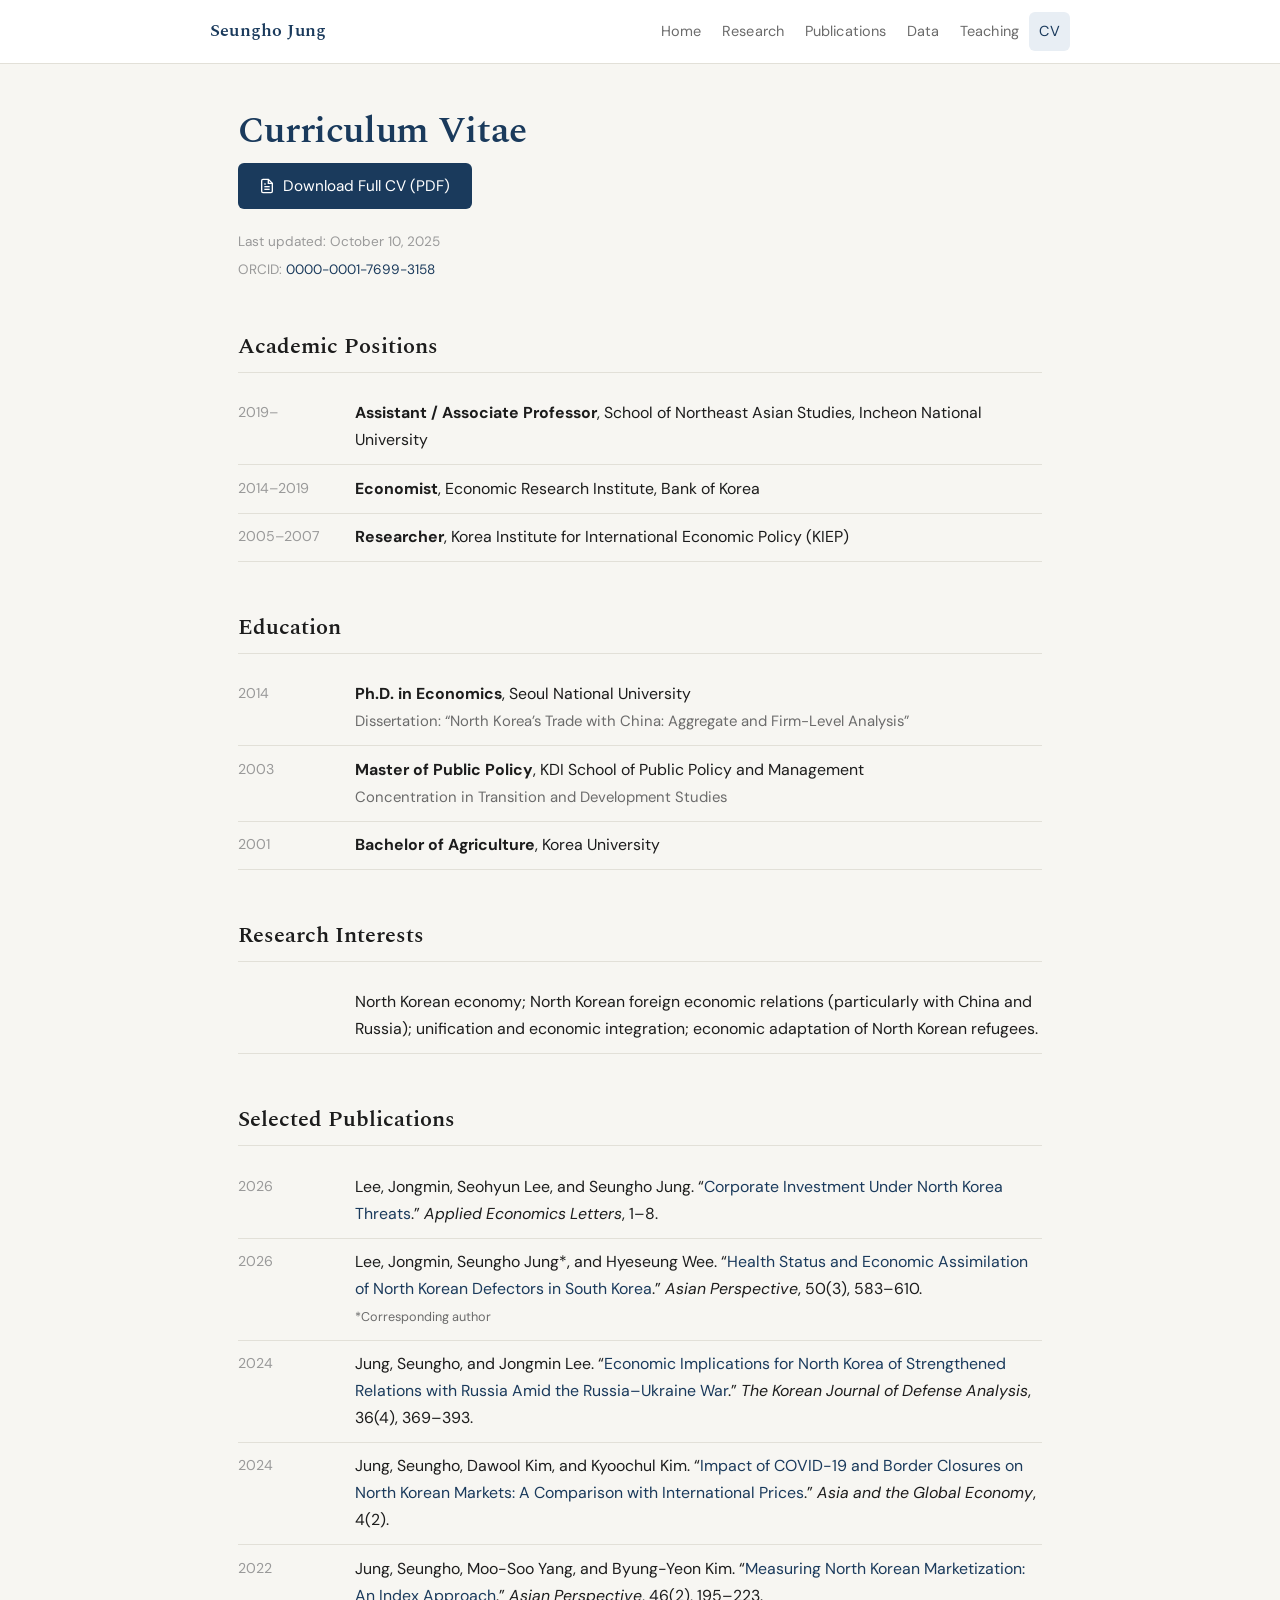
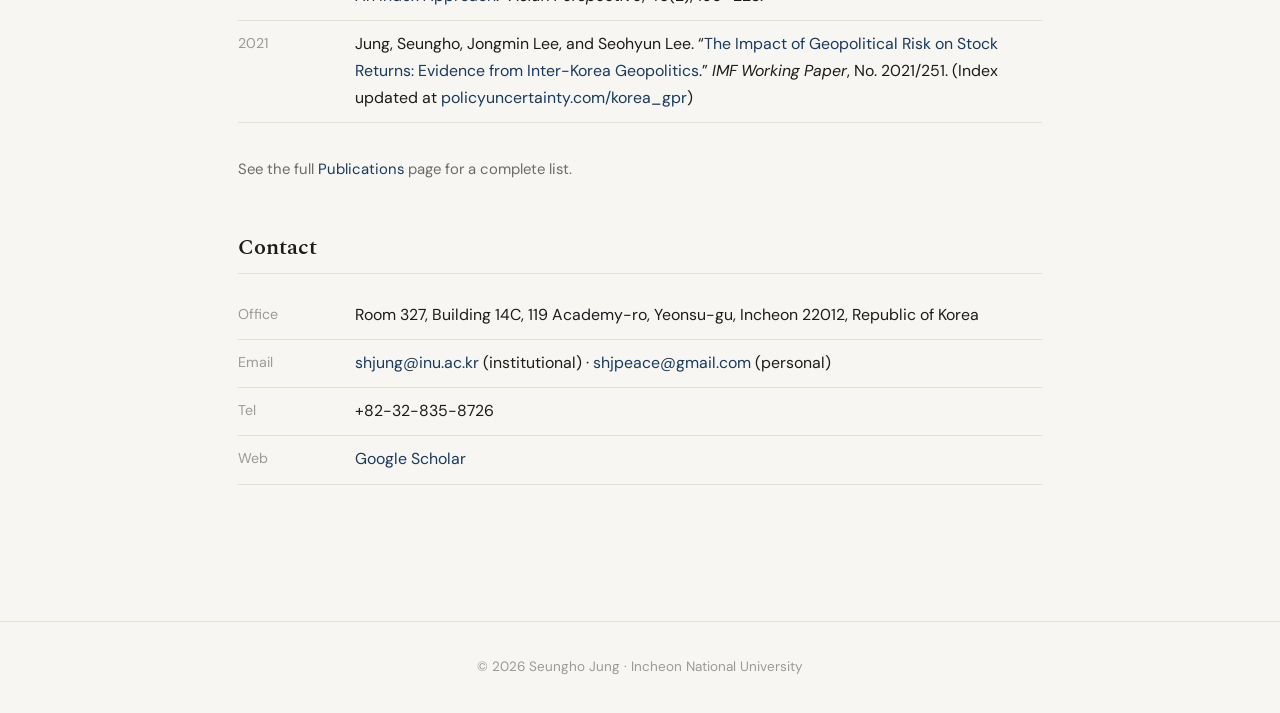
==== cv.html @ da3220cf "site: publish the GPRNK index as a downloadable dataset Co-authors (Jongmin Lee, Seohyun Lee) approv" ====
<!DOCTYPE html>
<html lang="en">
<head>
  <meta charset="UTF-8">
  <meta name="viewport" content="width=device-width, initial-scale=1.0">
  <title>CV — Seungho Jung (정승호) | Incheon National University</title>
  <meta name="description" content="Curriculum vitae of Seungho Jung (정승호), Associate Professor at Incheon National University (INU, 인천대학교). Ph.D. in Economics from Seoul National University. Previously Economist at the Bank of Korea.">
  <meta name="keywords" content="Seungho Jung CV, 정승호 이력서, Incheon National University faculty, 인천대학교 교수, Ph.D. Economics SNU">
  <meta name="author" content="Seungho Jung">
  <link rel="canonical" href="https://shjpeace-cloud.github.io/academic/cv.html">

  <meta property="og:type" content="profile">
  <meta property="og:title" content="CV — Seungho Jung (정승호)">
  <meta property="og:description" content="Curriculum vitae: Associate Professor at Incheon National University. Ph.D. in Economics, Seoul National University.">
  <meta property="og:url" content="https://shjpeace-cloud.github.io/academic/cv.html">
  <meta property="og:site_name" content="Seungho Jung — Academic Website">

  <link rel="stylesheet" href="style.css?v=20260916a">
</head>
<body>

<nav>
  <div class="nav-inner">
    <a class="nav-brand" href="index.html">Seungho Jung</a>
    <ul class="nav-links">
      <li><a href="index.html">Home</a></li>
      <li><a href="research.html">Research</a></li>
      <li><a href="publications.html">Publications</a></li>
      <li><a href="gprnk.html">Data</a></li>
      <li><a href="teaching.html">Teaching</a></li>
      <li><a href="cv.html" class="active">CV</a></li>
    </ul>
  </div>
</nav>

<main>
  <h1>Curriculum Vitae</h1>
  <a class="cv-download" href="data/CV_Seung-Ho_JUNG%2820251010%29.pdf" target="_blank">
    <svg width="16" height="16" viewBox="0 0 24 24" fill="none" stroke="currentColor" stroke-width="2"><path d="M14 2H6a2 2 0 0 0-2 2v16a2 2 0 0 0 2 2h12a2 2 0 0 0 2-2V8z"/><polyline points="14 2 14 8 20 8"/><line x1="16" y1="13" x2="8" y2="13"/><line x1="16" y1="17" x2="8" y2="17"/><polyline points="10 9 9 9 8 9"/></svg>
    Download Full CV (PDF)
  </a>
  <p style="font-size:0.8rem; color:var(--text-light); margin-top:-0.75rem; margin-bottom:0.25rem;">Last updated: October 10, 2025</p>
  <p style="font-size:0.8rem; color:var(--text-light); margin-top:0; margin-bottom:2rem;">ORCID: <a href="https://orcid.org/0000-0001-7699-3158" target="_blank">0000-0001-7699-3158</a></p>

  <h2>Academic Positions</h2>
  <div class="cv-section">
    <div class="cv-item">
      <div class="cv-year">2019–</div>
      <div><strong>Assistant / Associate Professor</strong>, School of Northeast Asian Studies, Incheon National University</div>
    </div>
    <div class="cv-item">
      <div class="cv-year">2014–2019</div>
      <div><strong>Economist</strong>, Economic Research Institute, Bank of Korea</div>
    </div>
    <div class="cv-item">
      <div class="cv-year">2005–2007</div>
      <div><strong>Researcher</strong>, Korea Institute for International Economic Policy (KIEP)</div>
    </div>
  </div>

  <h2>Education</h2>
  <div class="cv-section">
    <div class="cv-item">
      <div class="cv-year">2014</div>
      <div>
        <strong>Ph.D. in Economics</strong>, Seoul National University<br>
        <span style="font-size:0.875rem; color:var(--text-muted);">Dissertation: &ldquo;North Korea&rsquo;s Trade with China: Aggregate and Firm-Level Analysis&rdquo;</span>
      </div>
    </div>
    <div class="cv-item">
      <div class="cv-year">2003</div>
      <div>
        <strong>Master of Public Policy</strong>, KDI School of Public Policy and Management<br>
        <span style="font-size:0.875rem; color:var(--text-muted);">Concentration in Transition and Development Studies</span>
      </div>
    </div>
    <div class="cv-item">
      <div class="cv-year">2001</div>
      <div><strong>Bachelor of Agriculture</strong>, Korea University</div>
    </div>
  </div>

  <h2>Research Interests</h2>
  <div class="cv-section">
    <div class="cv-item">
      <div class="cv-year"></div>
      <div>North Korean economy; North Korean foreign economic relations (particularly with China and Russia); unification and economic integration; economic adaptation of North Korean refugees.</div>
    </div>
  </div>

  <h2>Selected Publications</h2>
  <div class="cv-section">
    <div class="cv-item">
      <div class="cv-year">2026</div>
      <div>
        Lee, Jongmin, Seohyun Lee, and Seungho Jung.
        &ldquo;<a href="https://doi.org/10.1080/13504851.2026.2731151" target="_blank">Corporate Investment Under North Korea Threats</a>.&rdquo;
        <em>Applied Economics Letters</em>, 1&ndash;8.
      </div>
    </div>
    <div class="cv-item">
      <div class="cv-year">2026</div>
      <div>
        Lee, Jongmin, Seungho Jung*, and Hyeseung Wee.
        &ldquo;<a href="https://doi.org/10.1353/apr.2026.a999038" target="_blank">Health Status and Economic Assimilation of North Korean Defectors in South Korea</a>.&rdquo;
        <em>Asian Perspective</em>, 50(3), 583&ndash;610. <span class="pub-corr">*Corresponding author</span>
      </div>
    </div>
    <div class="cv-item">
      <div class="cv-year">2024</div>
      <div>
        Jung, Seungho, and Jongmin Lee.
        &ldquo;<a href="https://doi.org/10.22883/kjda.2024.36.4.002" target="_blank">Economic Implications for North Korea of Strengthened Relations with Russia Amid the Russia&ndash;Ukraine War</a>.&rdquo;
        <em>The Korean Journal of Defense Analysis</em>, 36(4), 369&ndash;393.
      </div>
    </div>
    <div class="cv-item">
      <div class="cv-year">2024</div>
      <div>
        Jung, Seungho, Dawool Kim, and Kyoochul Kim.
        &ldquo;<a href="https://doi.org/10.1016/j.aglobe.2024.100096" target="_blank">Impact of COVID-19 and Border Closures on North Korean Markets: A Comparison with International Prices</a>.&rdquo;
        <em>Asia and the Global Economy</em>, 4(2).
      </div>
    </div>
    <div class="cv-item">
      <div class="cv-year">2022</div>
      <div>
        Jung, Seungho, Moo-Soo Yang, and Byung-Yeon Kim.
        &ldquo;<a href="https://muse.jhu.edu/article/855081" target="_blank">Measuring North Korean Marketization: An Index Approach</a>.&rdquo;
        <em>Asian Perspective</em>, 46(2), 195&ndash;223.
      </div>
    </div>
    <div class="cv-item">
      <div class="cv-year">2021</div>
      <div>
        Jung, Seungho, Jongmin Lee, and Seohyun Lee.
        &ldquo;<a href="https://www.imf.org/en/Publications/WP/Issues/2021/10/22/Geopolitical-Risk-on-Stock-Returns-Evidence-from-Inter-Korea-Geopolitics-497218" target="_blank">The Impact of Geopolitical Risk on Stock Returns: Evidence from Inter-Korea Geopolitics</a>.&rdquo;
        <em>IMF Working Paper</em>, No. 2021/251.
        (Index updated at <a href="https://www.policyuncertainty.com/korea_gpr.html" target="_blank">policyuncertainty.com/korea_gpr</a>)
      </div>
    </div>
  </div>
  <p style="font-size:0.875rem; color:var(--text-muted); margin-top:1rem;">See the full <a href="publications.html">Publications</a> page for a complete list.</p>

  <h2>Contact</h2>
  <div class="cv-section">
    <div class="cv-item">
      <div class="cv-year">Office</div>
      <div>Room 327, Building 14C, 119 Academy-ro, Yeonsu-gu, Incheon 22012, Republic of Korea</div>
    </div>
    <div class="cv-item">
      <div class="cv-year">Email</div>
      <div>
        <a href="mailto:shjung@inu.ac.kr">shjung@inu.ac.kr</a> (institutional) ·
        <a href="mailto:shjpeace@gmail.com">shjpeace@gmail.com</a> (personal)
      </div>
    </div>
    <div class="cv-item">
      <div class="cv-year">Tel</div>
      <div>+82-32-835-8726</div>
    </div>
    <div class="cv-item">
      <div class="cv-year">Web</div>
      <div>
        <a href="https://scholar.google.com/citations?hl=en&user=h8OtoqAAAAAJ" target="_blank">Google Scholar</a>
      </div>
    </div>
  </div>
</main>

<footer>
  &copy; 2026 Seungho Jung · Incheon National University
</footer>

</body>
</html>
---- style.css ----
@import url('https://fonts.googleapis.com/css2?family=Spectral:ital,wght@0,300;0,400;0,600;1,400&family=DM+Sans:wght@300;400;500&family=Noto+Serif+KR:wght@400;600&display=swap');

:root {
  --bg: #f7f6f2;
  --surface: #ffffff;
  --text: #1c1c1c;
  --text-muted: #6b6b6b;
  --text-light: #9a9a9a;
  --accent: #1a3a5c;
  --accent-light: #e8eef4;
  --gold: #b8952a;
  --border: #e2e0d8;
  --nav-height: 64px;
  --max-width: 860px;
  --font-serif: 'Spectral', 'Noto Serif KR', Georgia, serif;
  --font-sans: 'DM Sans', system-ui, sans-serif;
}

* { box-sizing: border-box; margin: 0; padding: 0; }

html {
  font-size: clamp(14.5px, 14px + 0.25vw, 17px);
  scroll-behavior: smooth;
  -webkit-text-size-adjust: 100%;
}

body {
  font-family: var(--font-sans);
  background: var(--bg);
  color: var(--text);
  line-height: 1.7;
  min-height: 100vh;
  -webkit-font-smoothing: antialiased;
}

/* ── Navigation ── */
nav {
  background: var(--surface);
  border-bottom: 1px solid var(--border);
  height: var(--nav-height);
  display: flex;
  align-items: center;
  padding: 0 clamp(1rem, 0.5rem + 1.5vw, 2rem);
  position: sticky;
  top: 0;
  z-index: 100;
}

.nav-inner {
  max-width: var(--max-width);
  width: 100%;
  margin: 0 auto;
  display: flex;
  align-items: center;
  justify-content: space-between;
  gap: 0.75rem;
}

.nav-brand {
  font-family: var(--font-serif);
  font-size: clamp(0.95rem, 0.9rem + 0.2vw, 1.05rem);
  font-weight: 600;
  color: var(--accent);
  text-decoration: none;
  letter-spacing: 0.01em;
  white-space: nowrap;
}

.nav-links {
  display: flex;
  gap: 0;
  list-style: none;
  flex-wrap: wrap;
  justify-content: flex-end;
}

.nav-links a {
  display: block;
  padding: 0.4rem clamp(0.5rem, 0.3rem + 0.4vw, 0.85rem);
  font-size: clamp(0.78rem, 0.74rem + 0.15vw, 0.9rem);
  font-weight: 400;
  color: var(--text-muted);
  text-decoration: none;
  border-radius: 6px;
  transition: color 0.15s, background 0.15s;
  letter-spacing: 0.01em;
  white-space: nowrap;
}

.nav-links a:hover,
.nav-links a.active {
  color: var(--accent);
  background: var(--accent-light);
}

/* ── Page layout ── */
main {
  max-width: var(--max-width);
  margin: 0 auto;
  padding:
    clamp(2rem, 1.5rem + 1.5vw, 3rem)
    clamp(1.1rem, 0.5rem + 1.5vw, 2rem)
    clamp(3rem, 4vw, 5rem);
}

/* ── Typography ── */
h1 {
  font-family: var(--font-serif);
  font-size: clamp(1.5rem, 1.2rem + 1.5vw, 2.15rem);
  font-weight: 600;
  line-height: 1.25;
  color: var(--accent);
  margin-bottom: 0.5rem;
  letter-spacing: -0.01em;
}

h2 {
  font-family: var(--font-serif);
  font-size: clamp(1.05rem, 0.95rem + 0.55vw, 1.3rem);
  font-weight: 600;
  color: var(--text);
  margin-bottom: 1rem;
  margin-top: clamp(2rem, 4vw, 2.75rem);
  padding-bottom: 0.4rem;
  border-bottom: 1px solid var(--border);
}

h3 {
  font-size: clamp(0.82rem, 0.78rem + 0.1vw, 0.92rem);
  font-weight: 500;
  color: var(--text-muted);
  text-transform: uppercase;
  letter-spacing: 0.08em;
  margin-bottom: 1rem;
}

p {
  margin-bottom: 1rem;
  font-size: clamp(0.9rem, 0.85rem + 0.2vw, 0.98rem);
}

a { color: var(--accent); text-decoration: none; }
a:hover { text-decoration: underline; }

/* ── Home hero ── */
.hero {
  display: grid;
  grid-template-columns: auto 1fr;
  gap: clamp(1.25rem, 0.5rem + 2vw, 2rem);
  align-items: start;
  padding: clamp(1.75rem, 4vw, 2.5rem) 0 clamp(2rem, 4vw, 3rem);
  border-bottom: 1px solid var(--border);
  margin-bottom: clamp(1.75rem, 4vw, 2.5rem);
}

.hero-photo {
  width: clamp(86px, 14vw, 120px);
  height: clamp(86px, 14vw, 120px);
  border-radius: 4px;
  object-fit: cover;
  border: 1px solid var(--border);
}

.hero-name {
  font-family: var(--font-serif);
  font-size: clamp(1.4rem, 1.1rem + 1.4vw, 1.85rem);
  font-weight: 600;
  color: var(--accent);
  line-height: 1.2;
  margin-bottom: 0.25rem;
}

.hero-name-kr {
  font-family: 'Noto Serif KR', serif;
  font-size: clamp(0.9rem, 0.85rem + 0.2vw, 1.05rem);
  color: var(--text-muted);
  margin-bottom: 0.75rem;
  font-weight: 400;
}

.hero-position {
  font-size: clamp(0.84rem, 0.8rem + 0.2vw, 0.95rem);
  color: var(--text-muted);
  margin-bottom: 0.2rem;
}

.hero-links {
  display: flex;
  gap: 0.5rem;
  flex-wrap: wrap;
  margin-top: 1rem;
}

.hero-links a {
  font-size: clamp(0.74rem, 0.72rem + 0.1vw, 0.82rem);
  padding: 0.3rem 0.75rem;
  border: 1px solid var(--border);
  border-radius: 20px;
  color: var(--text-muted);
  display: flex;
  align-items: center;
  gap: 0.35rem;
  transition: border-color 0.15s, color 0.15s;
}

.hero-links a:hover {
  border-color: var(--accent);
  color: var(--accent);
  text-decoration: none;
}

/* ── News / updates ── */
.news-item {
  display: grid;
  grid-template-columns: 80px 1fr;
  gap: 1rem;
  padding: 0.85rem 0;
  border-bottom: 1px solid var(--border);
  font-size: clamp(0.85rem, 0.82rem + 0.15vw, 0.95rem);
}

.news-date {
  color: var(--text-light);
  font-size: clamp(0.74rem, 0.72rem + 0.1vw, 0.82rem);
  padding-top: 0.1rem;
}

/* ── Publications ── */
.pub-filters {
  display: flex;
  gap: 0.5rem;
  flex-wrap: wrap;
  margin-bottom: 2rem;
}

.filter-btn {
  font-family: var(--font-sans);
  font-size: clamp(0.74rem, 0.72rem + 0.1vw, 0.82rem);
  padding: 0.35rem 0.9rem;
  border: 1px solid var(--border);
  border-radius: 20px;
  background: transparent;
  color: var(--text-muted);
  cursor: pointer;
  transition: all 0.15s;
}

.filter-btn:hover, .filter-btn.active {
  background: var(--accent);
  border-color: var(--accent);
  color: white;
}

.pub-section { margin-bottom: 2.5rem; }

.pub-section-title {
  font-size: 0.75rem;
  font-weight: 500;
  text-transform: uppercase;
  letter-spacing: 0.1em;
  color: var(--gold);
  margin-bottom: 1rem;
  padding-bottom: 0.5rem;
  border-bottom: 1px solid var(--border);
}

.pub-item {
  padding: 0.75rem 0;
  border-bottom: 1px solid var(--border);
  font-size: clamp(0.85rem, 0.82rem + 0.15vw, 0.95rem);
  line-height: 1.65;
}

.pub-item:last-child { border-bottom: none; }

.pub-item em { font-style: italic; }

.pub-links {
  margin-top: 0.3rem;
  display: flex;
  gap: 0.5rem;
  flex-wrap: wrap;
}

.pub-link {
  font-size: 0.75rem;
  padding: 0.15rem 0.6rem;
  border: 1px solid var(--border);
  border-radius: 4px;
  color: var(--text-muted);
  transition: all 0.15s;
}

.pub-link:hover {
  border-color: var(--accent);
  color: var(--accent);
  text-decoration: none;
}

.pub-link.pdf { border-color: #c9a84c; color: #8a6f22; }

/* ── Research interests ── */
.research-grid {
  display: grid;
  grid-template-columns: 1fr 1fr;
  gap: clamp(0.75rem, 1.5vw, 1rem);
  margin-bottom: 2rem;
}

.research-card {
  background: var(--surface);
  border: 1px solid var(--border);
  border-radius: 8px;
  padding: clamp(1rem, 0.75rem + 1vw, 1.4rem);
  transition: border-color 0.15s, box-shadow 0.15s;
}

.research-card:hover {
  border-color: var(--accent);
  box-shadow: 0 1px 4px rgba(26, 58, 92, 0.08);
}

.research-card-title {
  font-size: clamp(0.82rem, 0.78rem + 0.2vw, 0.92rem);
  font-weight: 500;
  color: var(--accent);
  margin-bottom: 0.5rem;
}

.research-card p {
  font-size: clamp(0.82rem, 0.78rem + 0.15vw, 0.9rem);
  color: var(--text-muted);
  margin-bottom: 0;
}

.research-card-latest {
  margin-top: 0.7rem;
  padding-top: 0.55rem;
  border-top: 1px dashed var(--border);
  font-size: clamp(0.76rem, 0.74rem + 0.1vw, 0.83rem);
  color: var(--text-light);
  line-height: 1.5;
}

.research-card-latest-label {
  display: inline-block;
  color: var(--gold);
  font-weight: 500;
  text-transform: uppercase;
  letter-spacing: 0.08em;
  font-size: 0.68rem;
  margin-right: 0.35rem;
}

.research-card-latest a { color: var(--accent); }

/* ── Teaching ── */
.course-item {
  background: var(--surface);
  border: 1px solid var(--border);
  border-radius: 8px;
  padding: clamp(1.1rem, 0.75rem + 1.2vw, 1.5rem);
  margin-bottom: 1rem;
}

.course-title {
  font-family: var(--font-serif);
  font-size: clamp(0.96rem, 0.9rem + 0.3vw, 1.1rem);
  font-weight: 600;
  color: var(--accent);
  margin-bottom: 0.2rem;
}

.course-meta {
  font-size: clamp(0.74rem, 0.72rem + 0.1vw, 0.82rem);
  color: var(--text-light);
  margin-bottom: 0.75rem;
}

.course-desc {
  font-size: clamp(0.82rem, 0.78rem + 0.2vw, 0.9rem);
  color: var(--text-muted);
  margin-bottom: 0;
}

/* ── CV ── */
.cv-section { margin-bottom: 2rem; }

.cv-item {
  display: grid;
  grid-template-columns: 100px 1fr;
  gap: 1rem;
  padding: 0.6rem 0;
  border-bottom: 1px solid var(--border);
  font-size: clamp(0.85rem, 0.82rem + 0.15vw, 0.95rem);
}

.cv-year {
  color: var(--text-light);
  font-size: clamp(0.78rem, 0.76rem + 0.1vw, 0.88rem);
}

.cv-download {
  display: inline-flex;
  align-items: center;
  gap: 0.5rem;
  background: var(--accent);
  color: white;
  padding: 0.6rem 1.25rem;
  border-radius: 6px;
  font-size: clamp(0.82rem, 0.78rem + 0.2vw, 0.9rem);
  margin-bottom: 2rem;
  transition: opacity 0.15s;
}

.cv-download:hover { opacity: 0.85; text-decoration: none; }

/* ── Footer ── */
footer {
  text-align: center;
  padding: 2rem clamp(1rem, 4vw, 2rem);
  font-size: clamp(0.74rem, 0.72rem + 0.1vw, 0.82rem);
  color: var(--text-light);
  border-top: 1px solid var(--border);
  margin-top: 3rem;
}

/* ── Responsive breakpoints ──
   Tablet (≤768px): tighter nav
   Mobile  (≤640px): hide redundant nav-brand; 5 links fill the bar evenly
   Small   (≤380px): tighter link padding/font + stacked news/cv items   */

@media (max-width: 768px) {
  :root { --nav-height: 58px; }
  h2 { margin-top: 2rem; }
}

@media (max-width: 640px) {
  /* Nav-brand ("Seungho Jung") is hidden — the page already shows the name,
     so removing it from the menu frees space for all 5 links to fit on phones. */
  :root { --nav-height: 56px; }
  nav {
    height: auto;
    min-height: var(--nav-height);
    padding: 0 0.6rem;
  }
  .nav-inner {
    gap: 0;
    height: 100%;
  }
  .nav-brand { display: none; }
  .nav-links {
    flex: 1;
    justify-content: space-around;
    flex-wrap: wrap;
    gap: 0;
  }
  .nav-links a {
    padding: 0.45rem 0.5rem;
    font-size: 0.8rem;
  }

  .hero { grid-template-columns: 1fr; gap: 1rem; }
  .research-grid { grid-template-columns: 1fr; }
  .cv-item { grid-template-columns: 80px 1fr; gap: 0.75rem; }
  .news-item { grid-template-columns: 64px 1fr; gap: 0.65rem; }
  .pub-filters { gap: 0.4rem; }
  .filter-btn { padding: 0.3rem 0.7rem; }
}

@media (max-width: 380px) {
  nav { padding: 0 0.4rem; }
  .nav-links a { padding: 0.4rem 0.35rem; font-size: 0.78rem; }
  .hero-links { gap: 0.4rem; }
  .news-item {
    grid-template-columns: 1fr;
    gap: 0.15rem;
    padding: 0.7rem 0;
  }
  .news-date { font-size: 0.72rem; }
  .cv-item { grid-template-columns: 70px 1fr; gap: 0.55rem; }
}

/* ── Figures (Home featured chart, data page) ── */
.figure-card {
  background: var(--surface);
  border: 1px solid var(--border);
  border-radius: 8px;
  padding: clamp(0.75rem, 0.5rem + 0.8vw, 1.1rem);
}

.figure-card img {
  display: block;
  width: 100%;
  height: auto;
  border-radius: 4px;
}

.figure-caption {
  font-size: clamp(0.76rem, 0.74rem + 0.1vw, 0.83rem);
  color: var(--text-light);
  line-height: 1.55;
  margin: 0.7rem 0 0;
}

/* ── Interactive chart (gprnk.html) ── */
.chart-toolbar {
  display: flex;
  gap: 0.4rem;
  flex-wrap: wrap;
  align-items: center;
  margin-bottom: 0.9rem;
}

.chart-wrap { position: relative; }
.chart-wrap svg { display: block; width: 100%; height: auto; }
.chart-wrap svg:focus-visible { outline: 2px solid var(--accent); outline-offset: 2px; }

.chart-legend {
  display: flex;
  gap: 0.9rem;
  flex-wrap: wrap;
  font-size: clamp(0.74rem, 0.72rem + 0.1vw, 0.82rem);
  color: var(--text-muted);
  margin-bottom: 0.6rem;
}

.chart-legend span {
  display: inline-flex;
  align-items: center;
  gap: 0.35rem;
}

.chart-legend i {
  width: 14px;
  height: 2px;
  border-radius: 1px;
  background: currentColor;
  display: inline-block;
}

.viz-tooltip {
  position: absolute;
  pointer-events: none;
  background: var(--surface);
  border: 1px solid var(--border);
  border-radius: 6px;
  box-shadow: 0 2px 8px rgba(28, 28, 28, 0.1);
  padding: 0.45rem 0.6rem;
  font-size: 0.78rem;
  color: var(--text);
  line-height: 1.5;
  white-space: nowrap;
  transition: opacity 0.1s;
}

.viz-tooltip b { font-weight: 500; }
.viz-tooltip .v { font-variant-numeric: tabular-nums; }

/* ── Stat row ── */
.stat-row {
  display: grid;
  grid-template-columns: repeat(3, 1fr);
  gap: clamp(0.6rem, 1.5vw, 1rem);
  margin: 1.25rem 0 0;
}

.stat {
  background: var(--surface);
  border: 1px solid var(--border);
  border-radius: 8px;
  padding: 0.85rem 1rem;
}

.stat-label {
  font-size: 0.7rem;
  text-transform: uppercase;
  letter-spacing: 0.08em;
  color: var(--text-light);
  margin-bottom: 0.2rem;
}

.stat-value {
  font-family: var(--font-serif);
  font-size: clamp(1.15rem, 1rem + 0.8vw, 1.5rem);
  color: var(--accent);
  line-height: 1.2;
}

.stat-note { font-size: 0.74rem; color: var(--text-light); }

/* ── Download buttons ── */
.dl-row {
  display: flex;
  gap: 0.6rem;
  flex-wrap: wrap;
  margin-bottom: 0.75rem;
}

.dl-btn {
  display: inline-flex;
  align-items: center;
  gap: 0.5rem;
  background: var(--accent);
  color: white;
  padding: 0.55rem 1.1rem;
  border-radius: 6px;
  font-size: clamp(0.8rem, 0.76rem + 0.2vw, 0.88rem);
  transition: opacity 0.15s;
}

.dl-btn:hover { opacity: 0.85; text-decoration: none; }

.dl-btn.secondary {
  background: transparent;
  color: var(--text-muted);
  border: 1px solid var(--border);
}

.dl-btn.secondary:hover { border-color: var(--accent); color: var(--accent); opacity: 1; }

/* ── Data tables (definitions, table view, changelog) ── */
.data-table {
  width: 100%;
  border-collapse: collapse;
  font-size: clamp(0.78rem, 0.76rem + 0.12vw, 0.87rem);
}

.data-table th,
.data-table td {
  text-align: left;
  padding: 0.45rem 0.7rem 0.45rem 0;
  border-bottom: 1px solid var(--border);
  vertical-align: top;
}

.data-table th {
  font-weight: 500;
  color: var(--text-muted);
  white-space: nowrap;
}

.data-table td.num { text-align: right; font-variant-numeric: tabular-nums; padding-right: 0; }
.data-table td.mon { white-space: nowrap; }
.data-table code { font-size: 0.92em; color: var(--accent); }

.table-scroll { overflow-x: auto; }
.table-scroll.tall { max-height: 22rem; overflow-y: auto; }

details.table-view { margin-top: 1rem; }

details.table-view > summary {
  cursor: pointer;
  font-size: clamp(0.78rem, 0.76rem + 0.1vw, 0.85rem);
  color: var(--text-muted);
  padding: 0.35rem 0;
}

details.table-view > summary:hover { color: var(--accent); }

/* ── Citation / code block ── */
.cite-block {
  background: var(--surface);
  border: 1px solid var(--border);
  border-left: 3px solid var(--gold);
  border-radius: 6px;
  padding: 0.85rem 1rem;
  font-size: clamp(0.78rem, 0.76rem + 0.12vw, 0.87rem);
  line-height: 1.65;
  margin-bottom: 1rem;
}

pre.bibtex {
  background: var(--surface);
  border: 1px solid var(--border);
  border-radius: 6px;
  padding: 0.85rem 1rem;
  overflow-x: auto;
  font-size: 0.78rem;
  line-height: 1.5;
  color: var(--text-muted);
}

@media (max-width: 640px) {
  .stat-row { grid-template-columns: 1fr; }
}

/* Corresponding-author note on publication entries — deliberately quiet */
.pub-corr {
  font-size: 0.8em;
  color: var(--text-muted);
  white-space: nowrap;
}
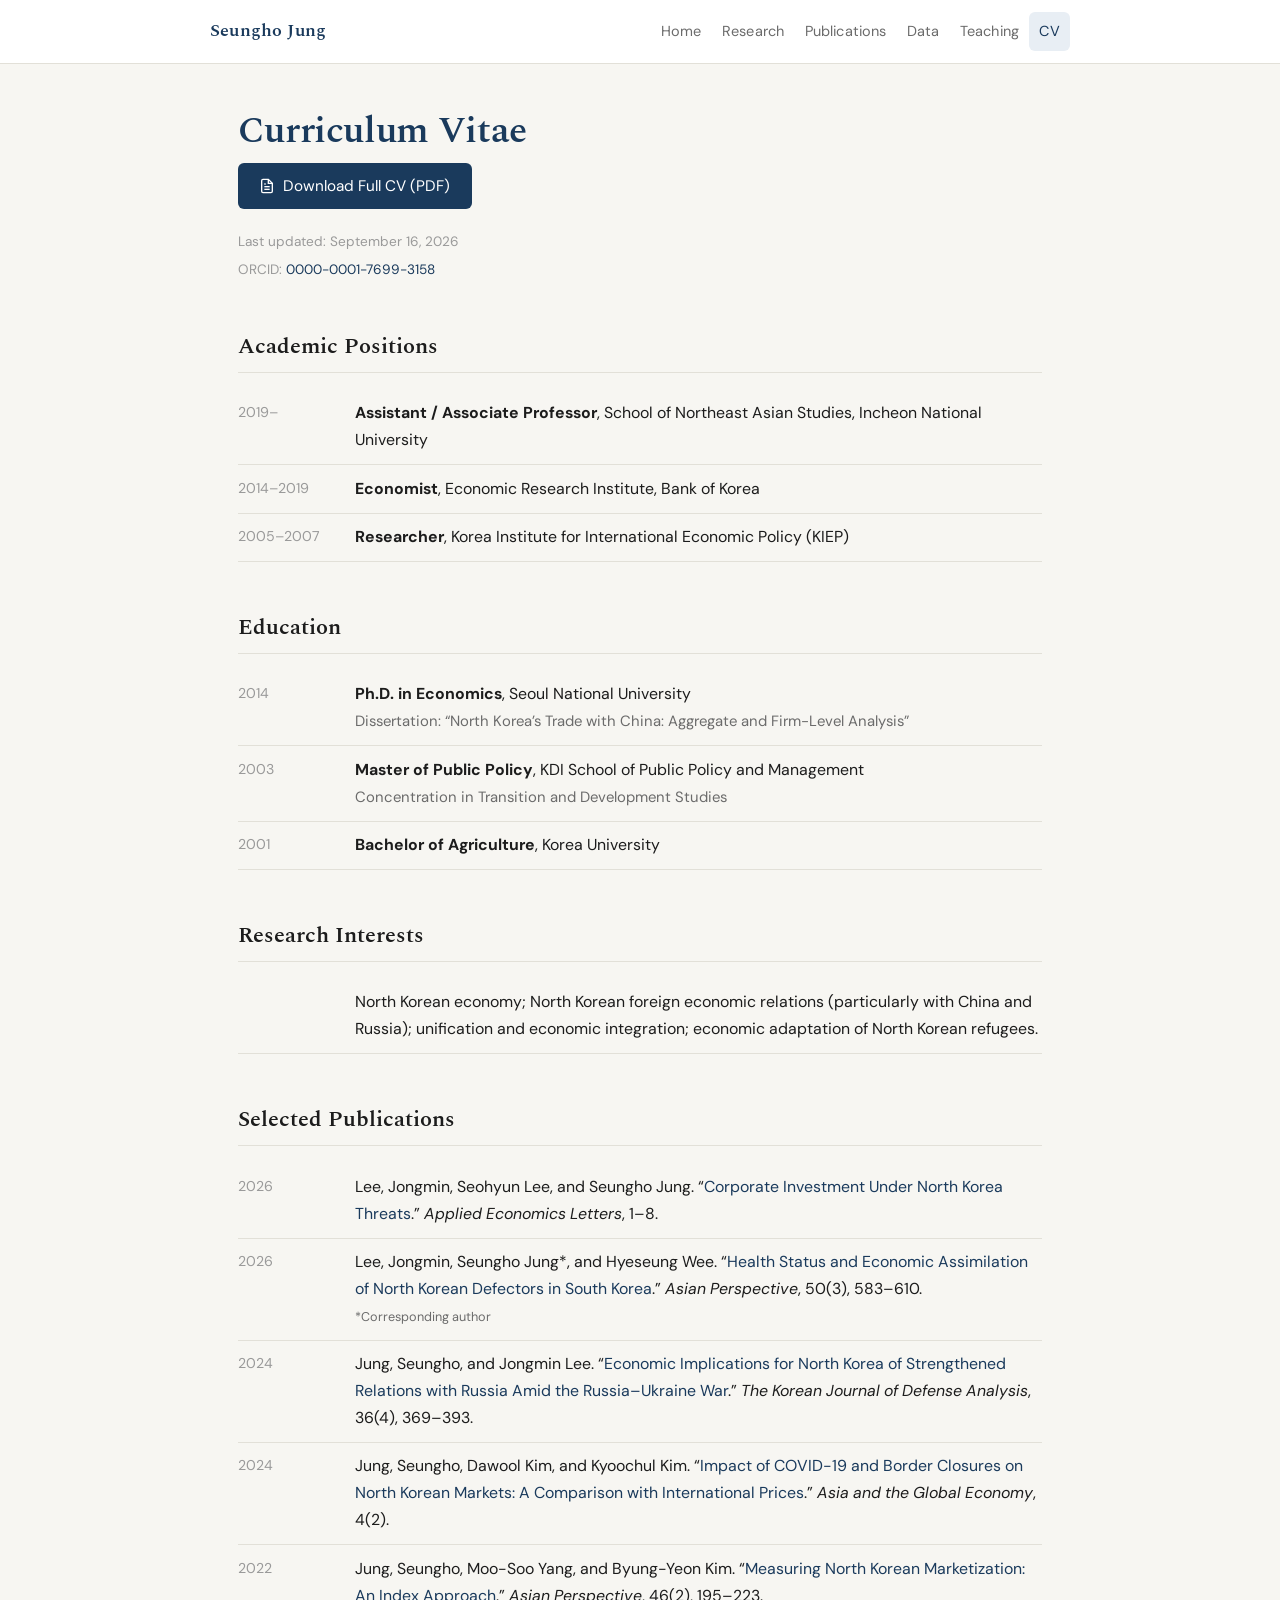
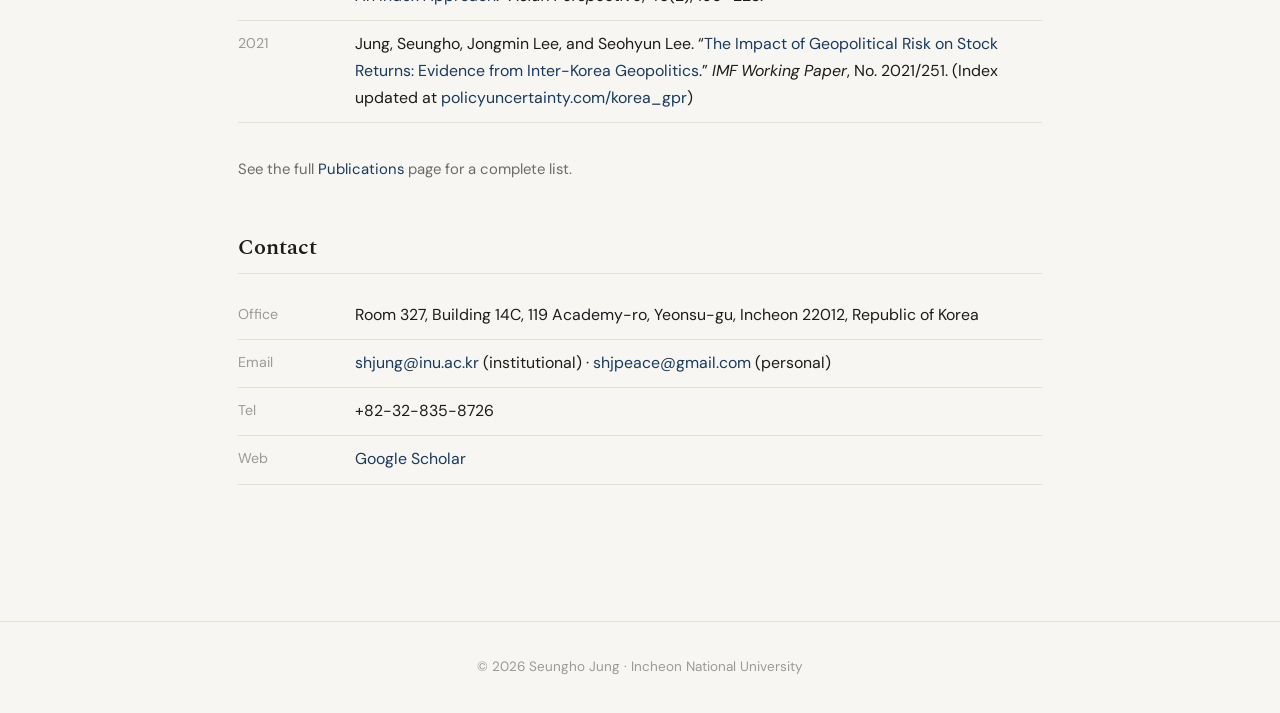
==== commit bce30896: "cv: regenerate the PDF from current data, and script it The linked PDF was from 2025-10-10 and had d" ====
--- a/cv.html
+++ b/cv.html
@@ -35,11 +35,11 @@
 
 <main>
   <h1>Curriculum Vitae</h1>
-  <a class="cv-download" href="data/CV_Seung-Ho_JUNG%2820251010%29.pdf" target="_blank">
+  <a class="cv-download" href="data/CV_Seung-Ho_JUNG%2820260916%29.pdf" target="_blank">
     <svg width="16" height="16" viewBox="0 0 24 24" fill="none" stroke="currentColor" stroke-width="2"><path d="M14 2H6a2 2 0 0 0-2 2v16a2 2 0 0 0 2 2h12a2 2 0 0 0 2-2V8z"/><polyline points="14 2 14 8 20 8"/><line x1="16" y1="13" x2="8" y2="13"/><line x1="16" y1="17" x2="8" y2="17"/><polyline points="10 9 9 9 8 9"/></svg>
     Download Full CV (PDF)
   </a>
-  <p style="font-size:0.8rem; color:var(--text-light); margin-top:-0.75rem; margin-bottom:0.25rem;">Last updated: October 10, 2025</p>
+  <p style="font-size:0.8rem; color:var(--text-light); margin-top:-0.75rem; margin-bottom:0.25rem;">Last updated: September 16, 2026</p>
   <p style="font-size:0.8rem; color:var(--text-light); margin-top:0; margin-bottom:2rem;">ORCID: <a href="https://orcid.org/0000-0001-7699-3158" target="_blank">0000-0001-7699-3158</a></p>
 
   <h2>Academic Positions</h2>
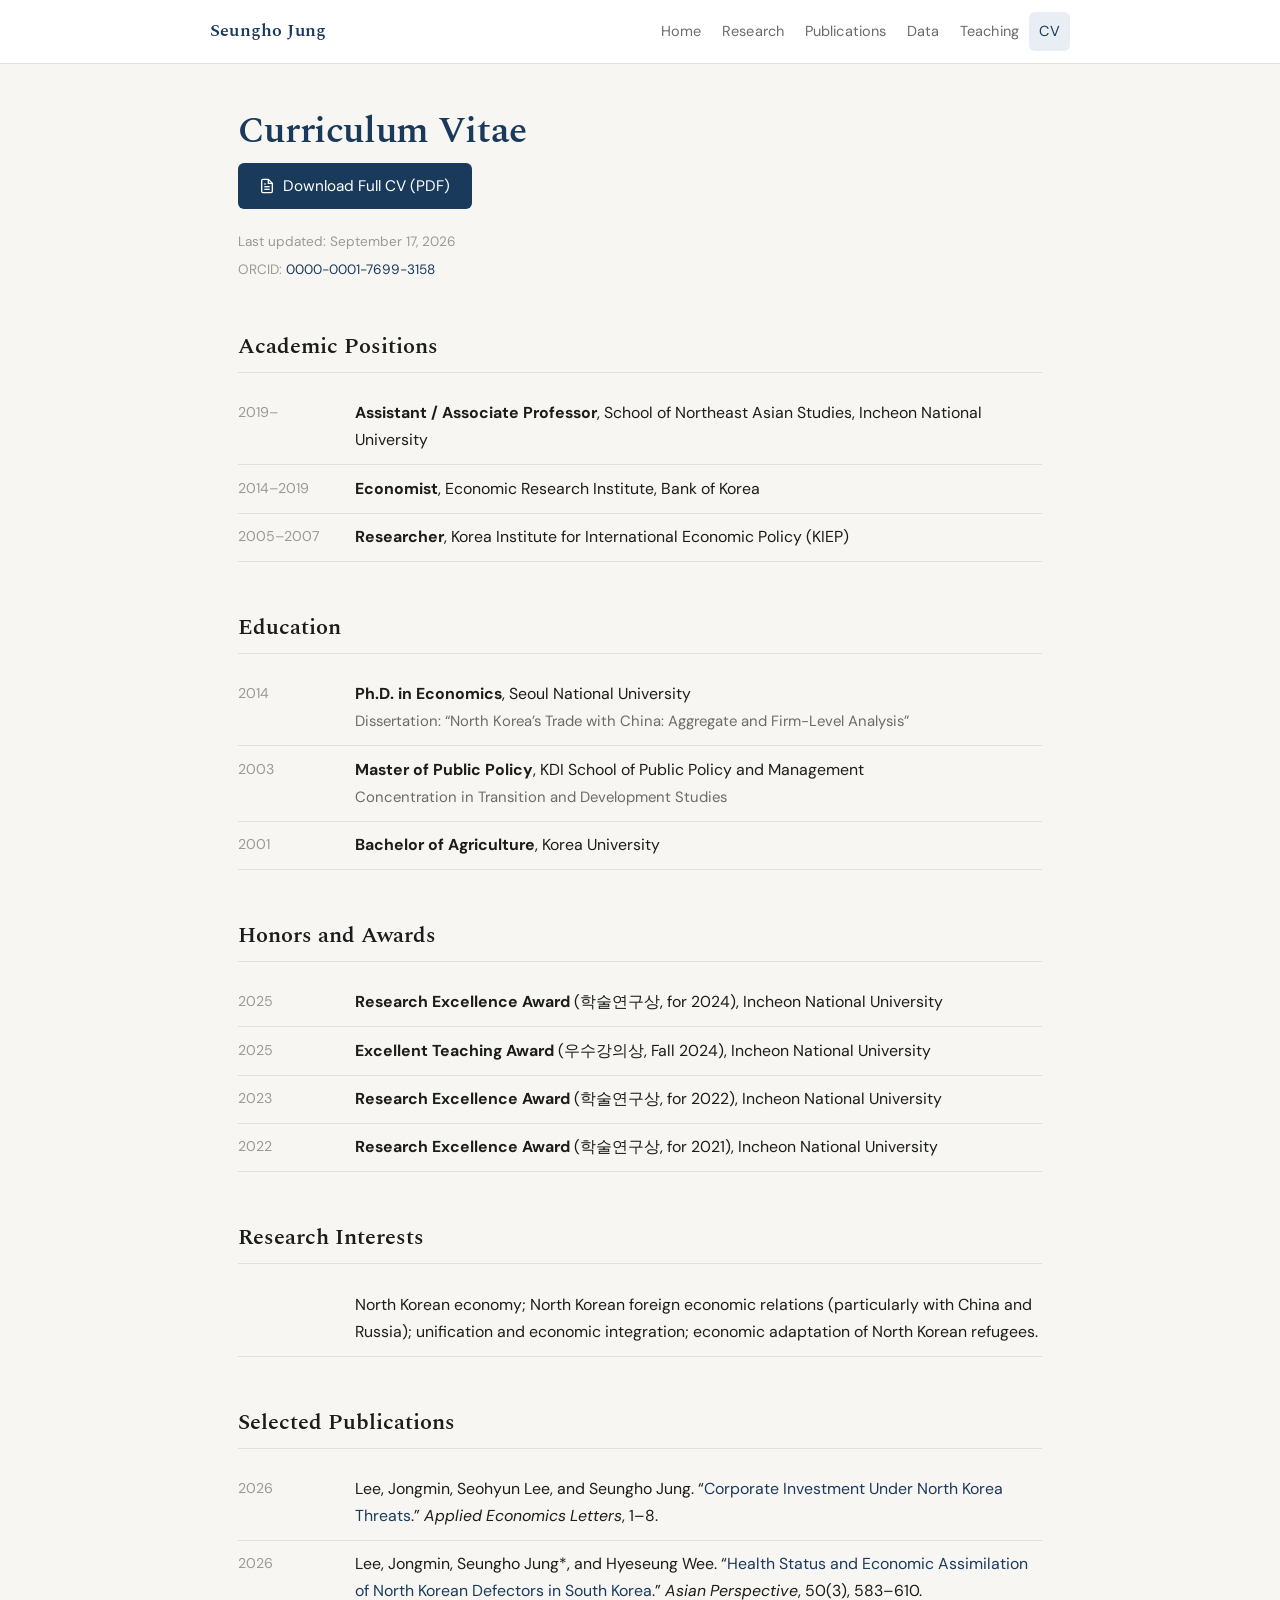
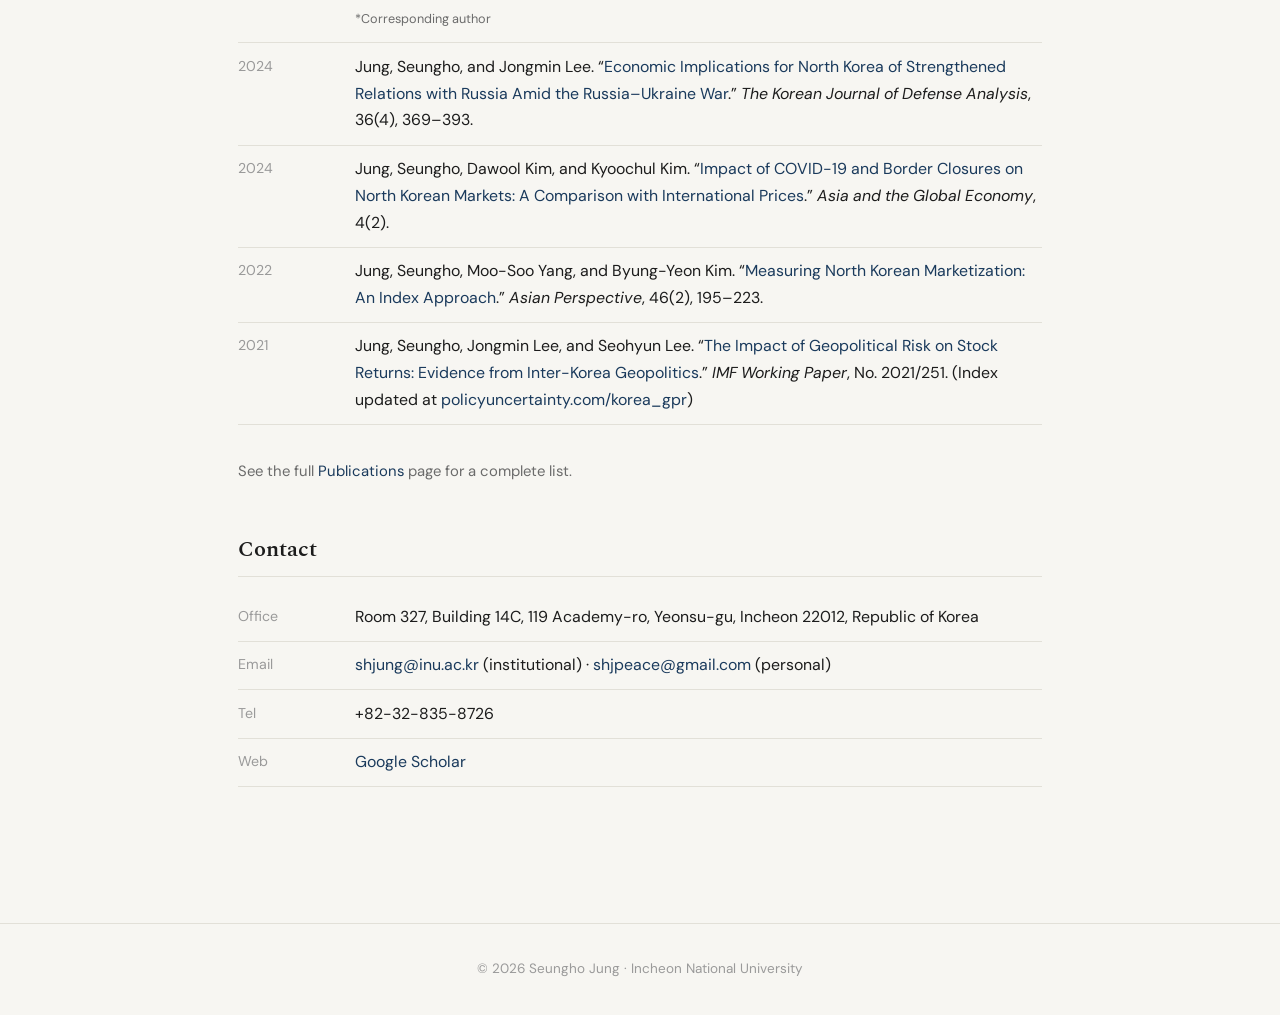
==== commit ae6f17e8: "cv: add Honors and Awards (INU research and teaching awards) Adds the four INU President's commendat" ====
--- a/cv.html
+++ b/cv.html
@@ -26,7 +26,7 @@
       <li><a href="index.html">Home</a></li>
       <li><a href="research.html">Research</a></li>
       <li><a href="publications.html">Publications</a></li>
-      <li><a href="gprnk.html">Data</a></li>
+      <li><a href="data.html">Data</a></li>
       <li><a href="teaching.html">Teaching</a></li>
       <li><a href="cv.html" class="active">CV</a></li>
     </ul>
@@ -35,11 +35,11 @@
 
 <main>
   <h1>Curriculum Vitae</h1>
-  <a class="cv-download" href="data/CV_Seung-Ho_JUNG%2820260916%29.pdf" target="_blank">
+  <a class="cv-download" href="data/CV_Seung-Ho_JUNG%2820260917%29.pdf" target="_blank">
     <svg width="16" height="16" viewBox="0 0 24 24" fill="none" stroke="currentColor" stroke-width="2"><path d="M14 2H6a2 2 0 0 0-2 2v16a2 2 0 0 0 2 2h12a2 2 0 0 0 2-2V8z"/><polyline points="14 2 14 8 20 8"/><line x1="16" y1="13" x2="8" y2="13"/><line x1="16" y1="17" x2="8" y2="17"/><polyline points="10 9 9 9 8 9"/></svg>
     Download Full CV (PDF)
   </a>
-  <p style="font-size:0.8rem; color:var(--text-light); margin-top:-0.75rem; margin-bottom:0.25rem;">Last updated: September 16, 2026</p>
+  <p style="font-size:0.8rem; color:var(--text-light); margin-top:-0.75rem; margin-bottom:0.25rem;">Last updated: September 17, 2026</p>
   <p style="font-size:0.8rem; color:var(--text-light); margin-top:0; margin-bottom:2rem;">ORCID: <a href="https://orcid.org/0000-0001-7699-3158" target="_blank">0000-0001-7699-3158</a></p>
 
   <h2>Academic Positions</h2>
@@ -77,6 +77,26 @@
     <div class="cv-item">
       <div class="cv-year">2001</div>
       <div><strong>Bachelor of Agriculture</strong>, Korea University</div>
+    </div>
+  </div>
+
+  <h2>Honors and Awards</h2>
+  <div class="cv-section">
+    <div class="cv-item">
+      <div class="cv-year">2025</div>
+      <div><strong>Research Excellence Award</strong> (학술연구상, for 2024), Incheon National University</div>
+    </div>
+    <div class="cv-item">
+      <div class="cv-year">2025</div>
+      <div><strong>Excellent Teaching Award</strong> (우수강의상, Fall 2024), Incheon National University</div>
+    </div>
+    <div class="cv-item">
+      <div class="cv-year">2023</div>
+      <div><strong>Research Excellence Award</strong> (학술연구상, for 2022), Incheon National University</div>
+    </div>
+    <div class="cv-item">
+      <div class="cv-year">2022</div>
+      <div><strong>Research Excellence Award</strong> (학술연구상, for 2021), Incheon National University</div>
     </div>
   </div>
 
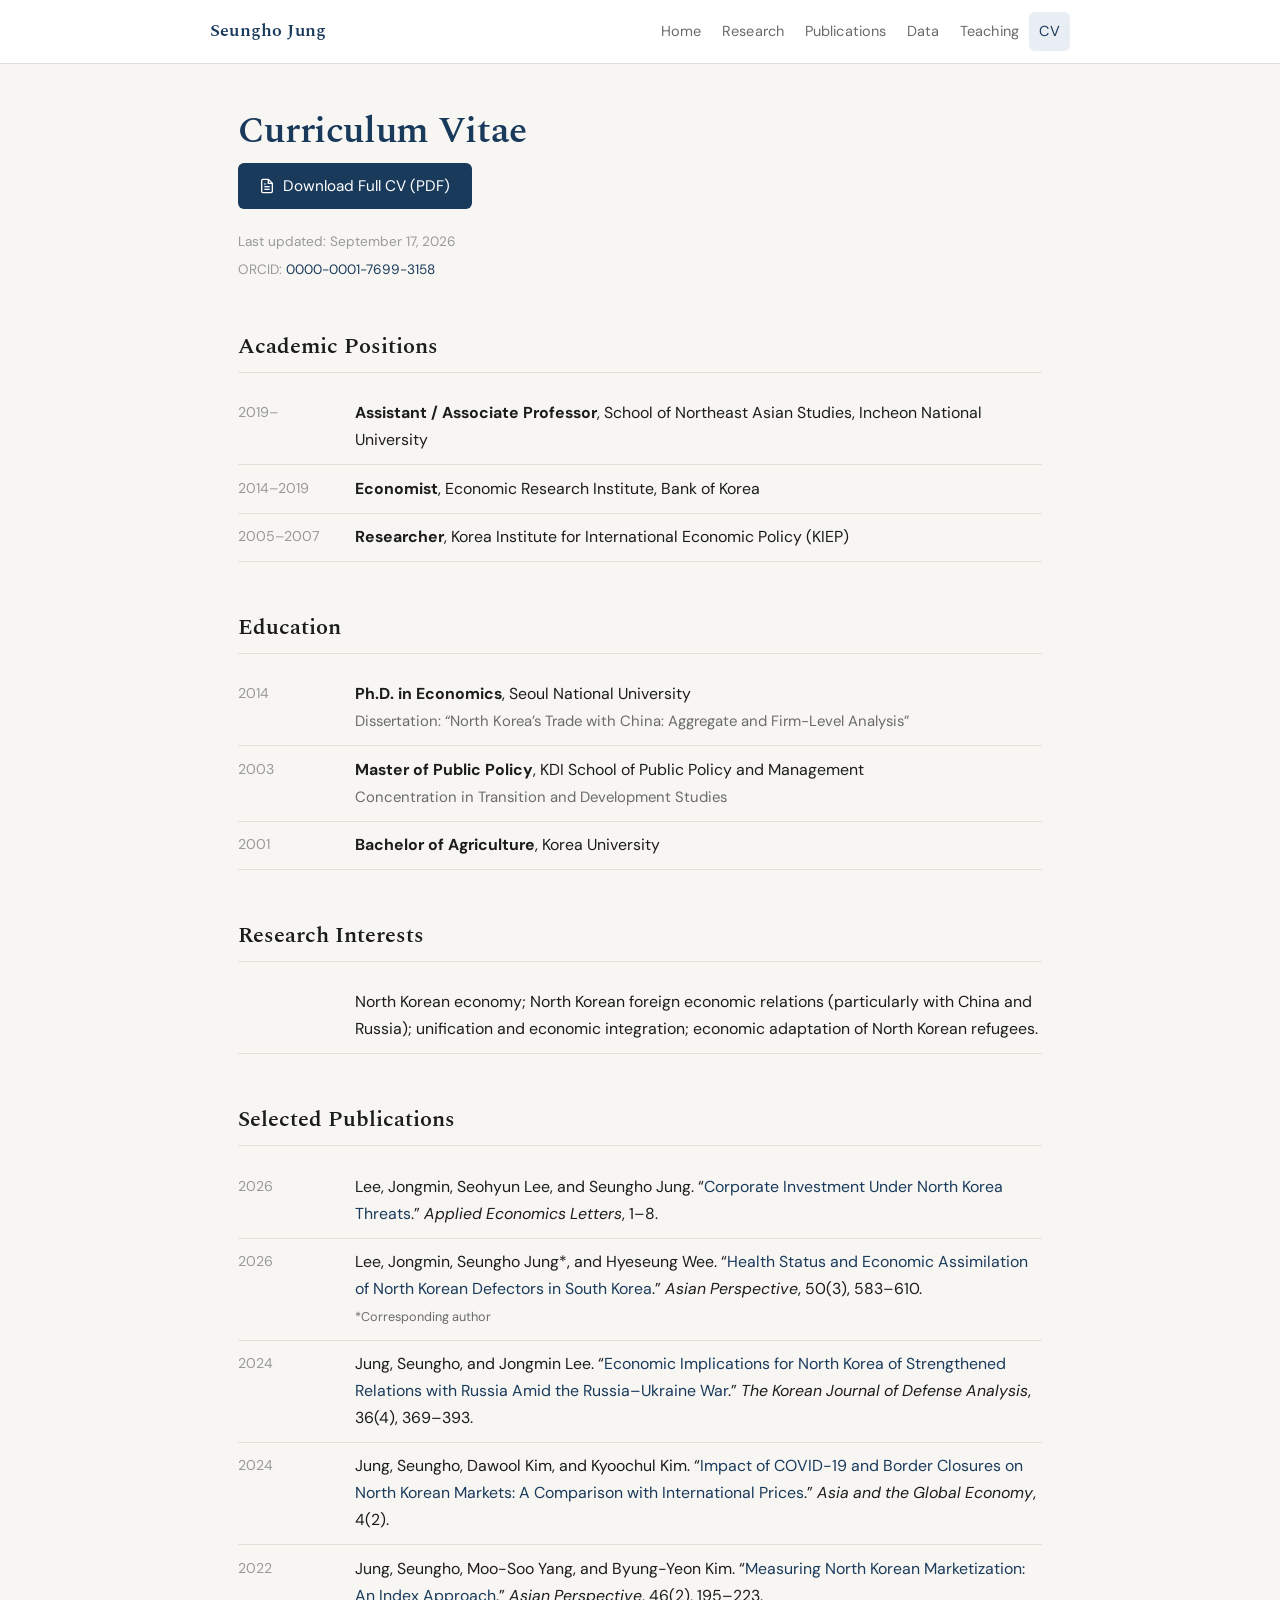
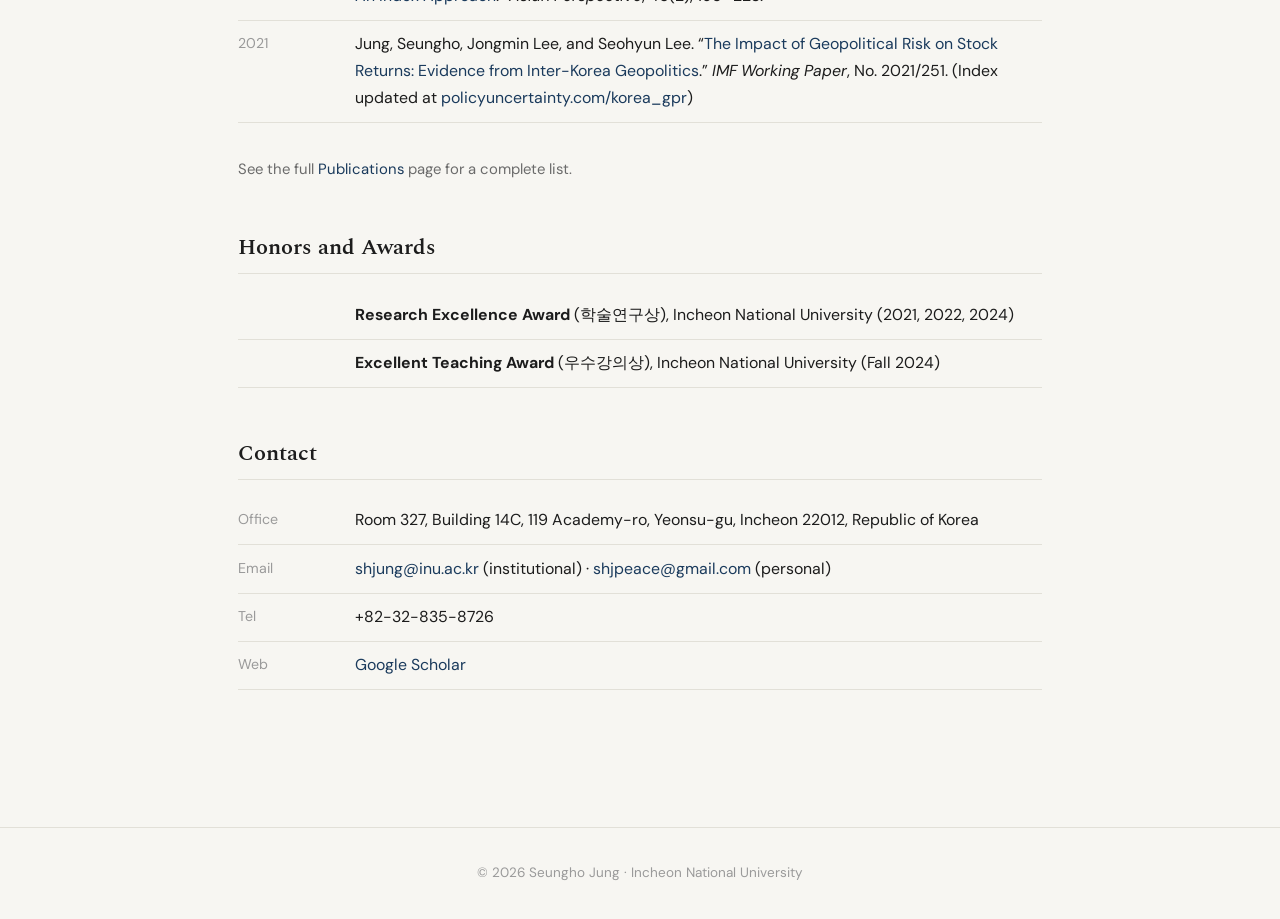
==== commit 7f4302db: "cv: group awards by award and move the section down Web CV: below Selected Publications. PDF: last s" ====
--- a/cv.html
+++ b/cv.html
@@ -80,26 +80,6 @@
     </div>
   </div>
 
-  <h2>Honors and Awards</h2>
-  <div class="cv-section">
-    <div class="cv-item">
-      <div class="cv-year">2025</div>
-      <div><strong>Research Excellence Award</strong> (학술연구상, for 2024), Incheon National University</div>
-    </div>
-    <div class="cv-item">
-      <div class="cv-year">2025</div>
-      <div><strong>Excellent Teaching Award</strong> (우수강의상, Fall 2024), Incheon National University</div>
-    </div>
-    <div class="cv-item">
-      <div class="cv-year">2023</div>
-      <div><strong>Research Excellence Award</strong> (학술연구상, for 2022), Incheon National University</div>
-    </div>
-    <div class="cv-item">
-      <div class="cv-year">2022</div>
-      <div><strong>Research Excellence Award</strong> (학술연구상, for 2021), Incheon National University</div>
-    </div>
-  </div>
-
   <h2>Research Interests</h2>
   <div class="cv-section">
     <div class="cv-item">
@@ -162,6 +142,18 @@
   </div>
   <p style="font-size:0.875rem; color:var(--text-muted); margin-top:1rem;">See the full <a href="publications.html">Publications</a> page for a complete list.</p>
 
+  <h2>Honors and Awards</h2>
+  <div class="cv-section">
+    <div class="cv-item">
+      <div class="cv-year"></div>
+      <div><strong>Research Excellence Award</strong> (학술연구상), Incheon National University (2021, 2022, 2024)</div>
+    </div>
+    <div class="cv-item">
+      <div class="cv-year"></div>
+      <div><strong>Excellent Teaching Award</strong> (우수강의상), Incheon National University (Fall 2024)</div>
+    </div>
+  </div>
+
   <h2>Contact</h2>
   <div class="cv-section">
     <div class="cv-item">
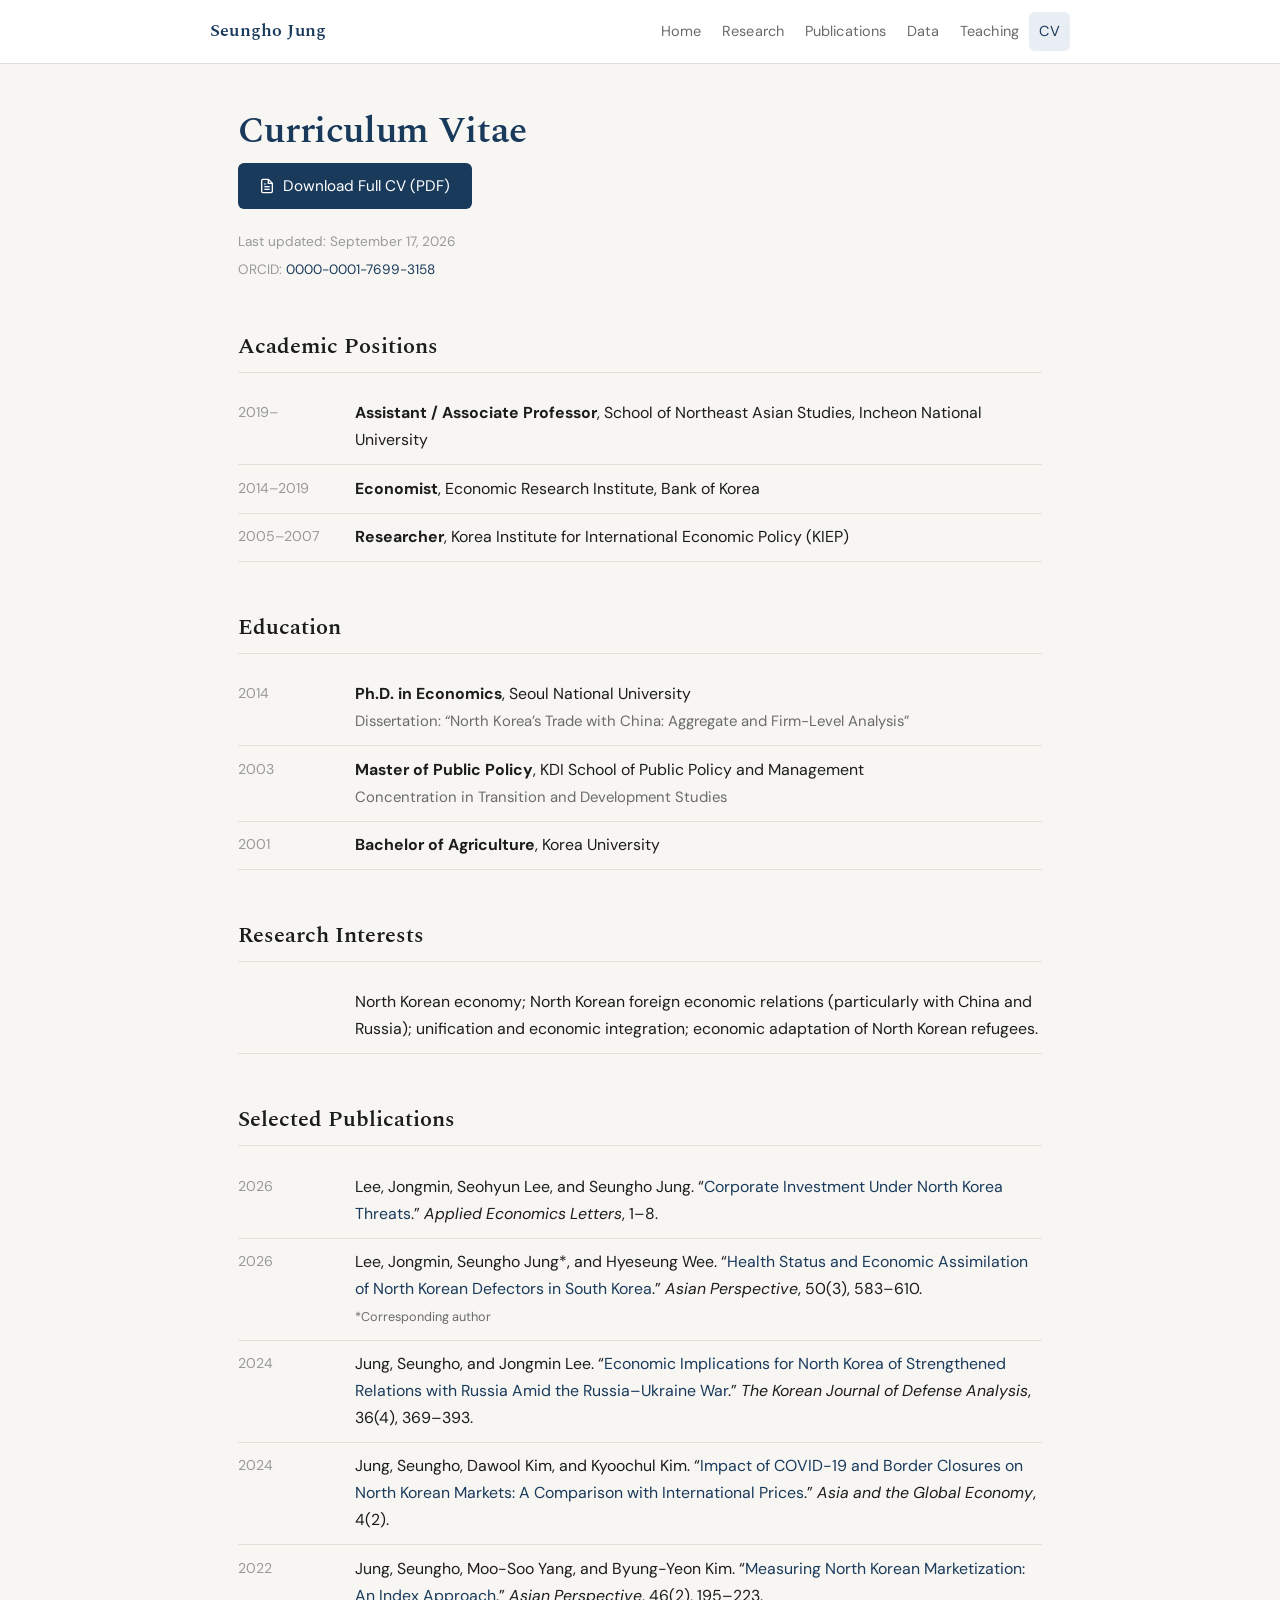
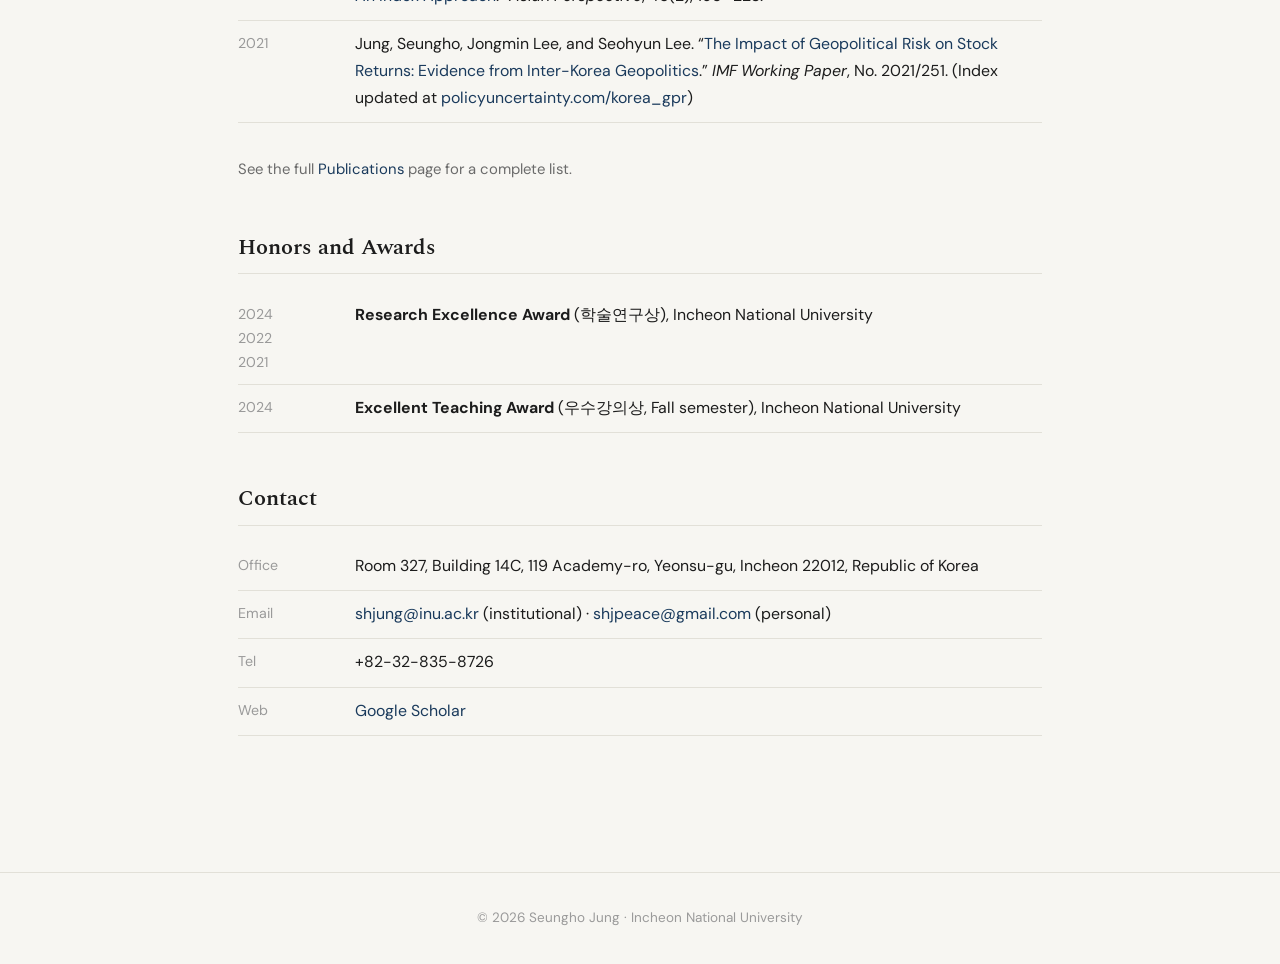
==== commit 47510507: "cv: put award years in the year column like every other section Web CV stacks the years in the left " ====
--- a/cv.html
+++ b/cv.html
@@ -145,12 +145,12 @@
   <h2>Honors and Awards</h2>
   <div class="cv-section">
     <div class="cv-item">
-      <div class="cv-year"></div>
-      <div><strong>Research Excellence Award</strong> (학술연구상), Incheon National University (2021, 2022, 2024)</div>
+      <div class="cv-year">2024<br>2022<br>2021</div>
+      <div><strong>Research Excellence Award</strong> (학술연구상), Incheon National University</div>
     </div>
     <div class="cv-item">
-      <div class="cv-year"></div>
-      <div><strong>Excellent Teaching Award</strong> (우수강의상), Incheon National University (Fall 2024)</div>
+      <div class="cv-year">2024</div>
+      <div><strong>Excellent Teaching Award</strong> (우수강의상, Fall semester), Incheon National University</div>
     </div>
   </div>
 
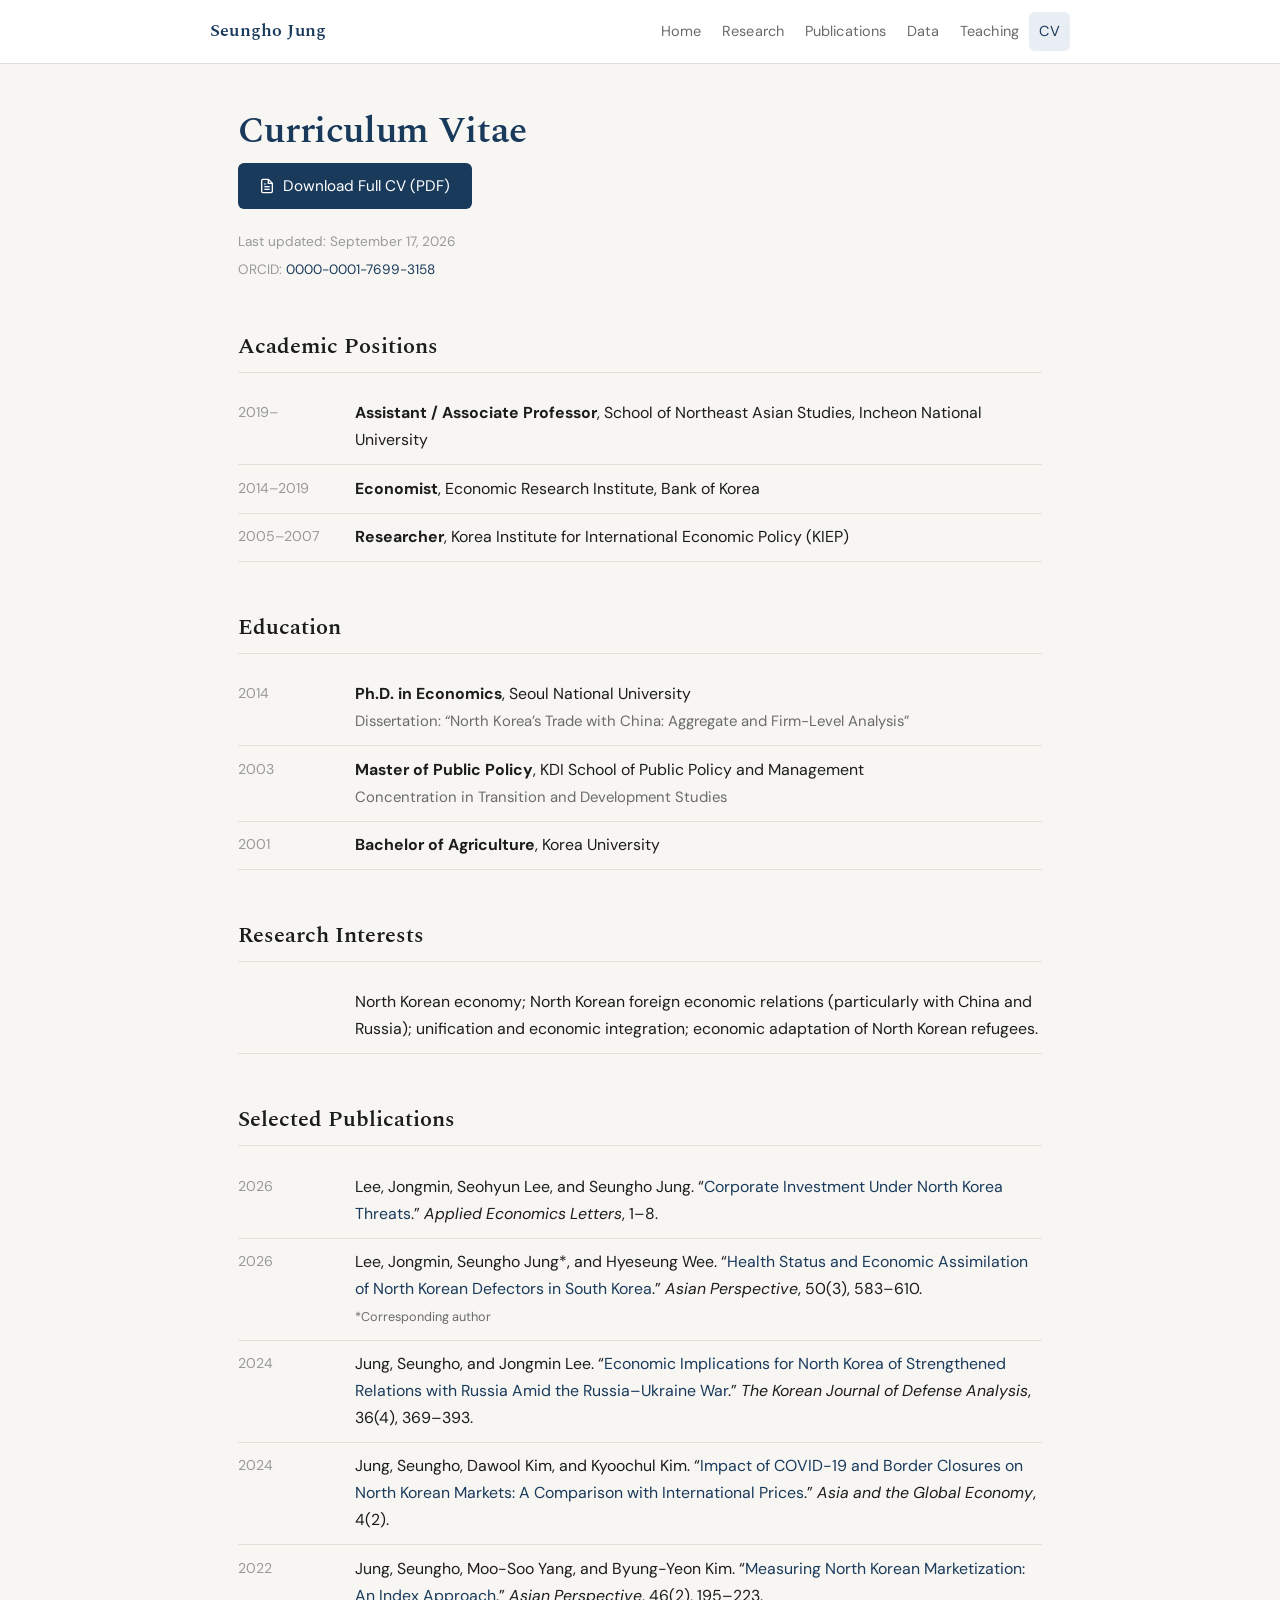
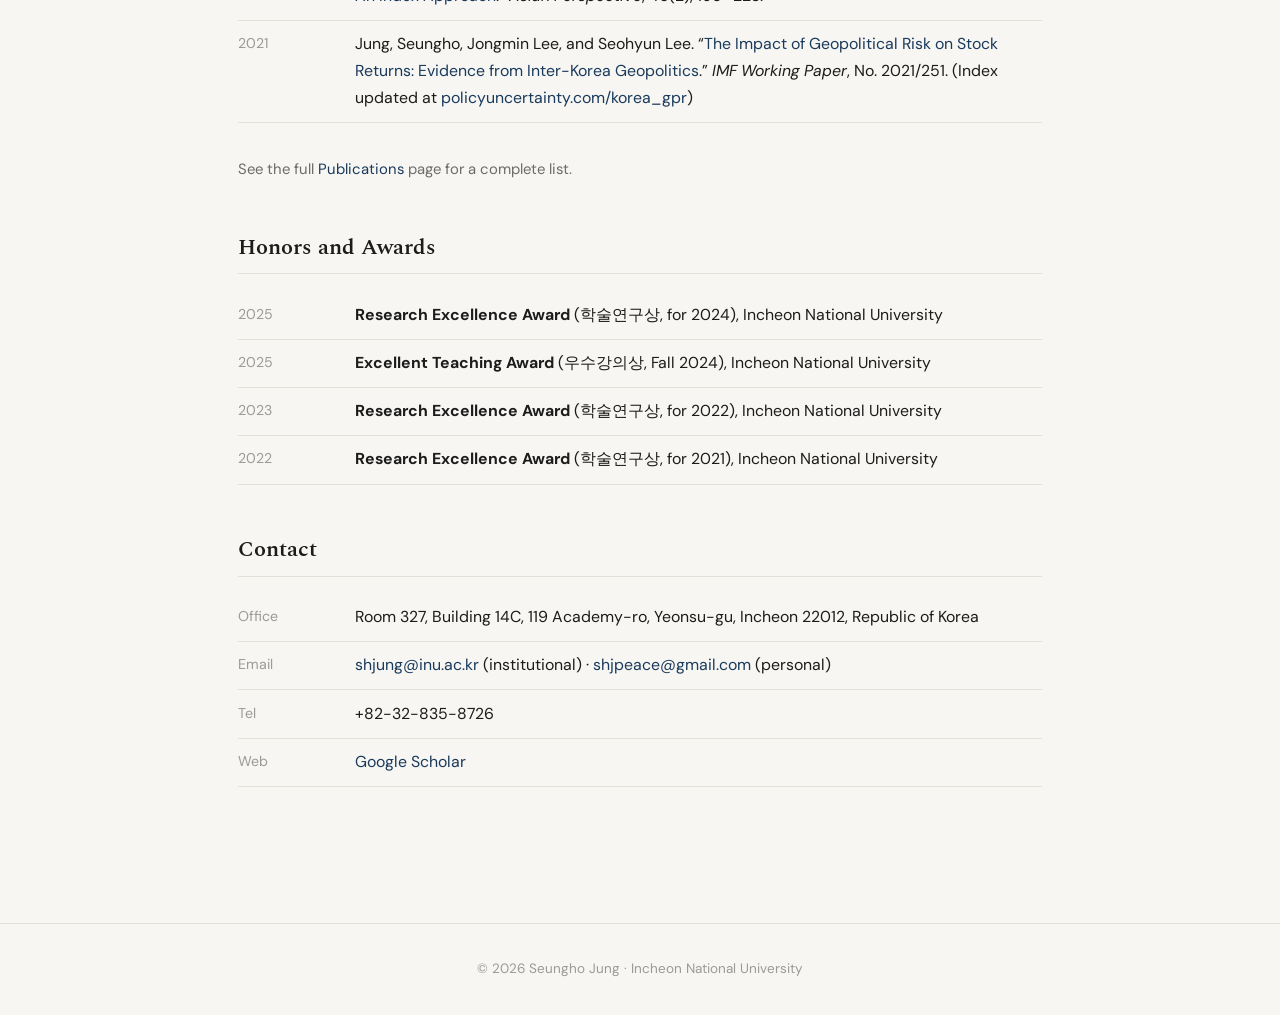
==== commit 569abcd5: "cv: restore year-by-year awards on the web page, parenthesised years in the PDF Web CV keeps the sec" ====
--- a/cv.html
+++ b/cv.html
@@ -145,12 +145,20 @@
   <h2>Honors and Awards</h2>
   <div class="cv-section">
     <div class="cv-item">
-      <div class="cv-year">2024<br>2022<br>2021</div>
-      <div><strong>Research Excellence Award</strong> (학술연구상), Incheon National University</div>
+      <div class="cv-year">2025</div>
+      <div><strong>Research Excellence Award</strong> (학술연구상, for 2024), Incheon National University</div>
     </div>
     <div class="cv-item">
-      <div class="cv-year">2024</div>
-      <div><strong>Excellent Teaching Award</strong> (우수강의상, Fall semester), Incheon National University</div>
+      <div class="cv-year">2025</div>
+      <div><strong>Excellent Teaching Award</strong> (우수강의상, Fall 2024), Incheon National University</div>
+    </div>
+    <div class="cv-item">
+      <div class="cv-year">2023</div>
+      <div><strong>Research Excellence Award</strong> (학술연구상, for 2022), Incheon National University</div>
+    </div>
+    <div class="cv-item">
+      <div class="cv-year">2022</div>
+      <div><strong>Research Excellence Award</strong> (학술연구상, for 2021), Incheon National University</div>
     </div>
   </div>
 
